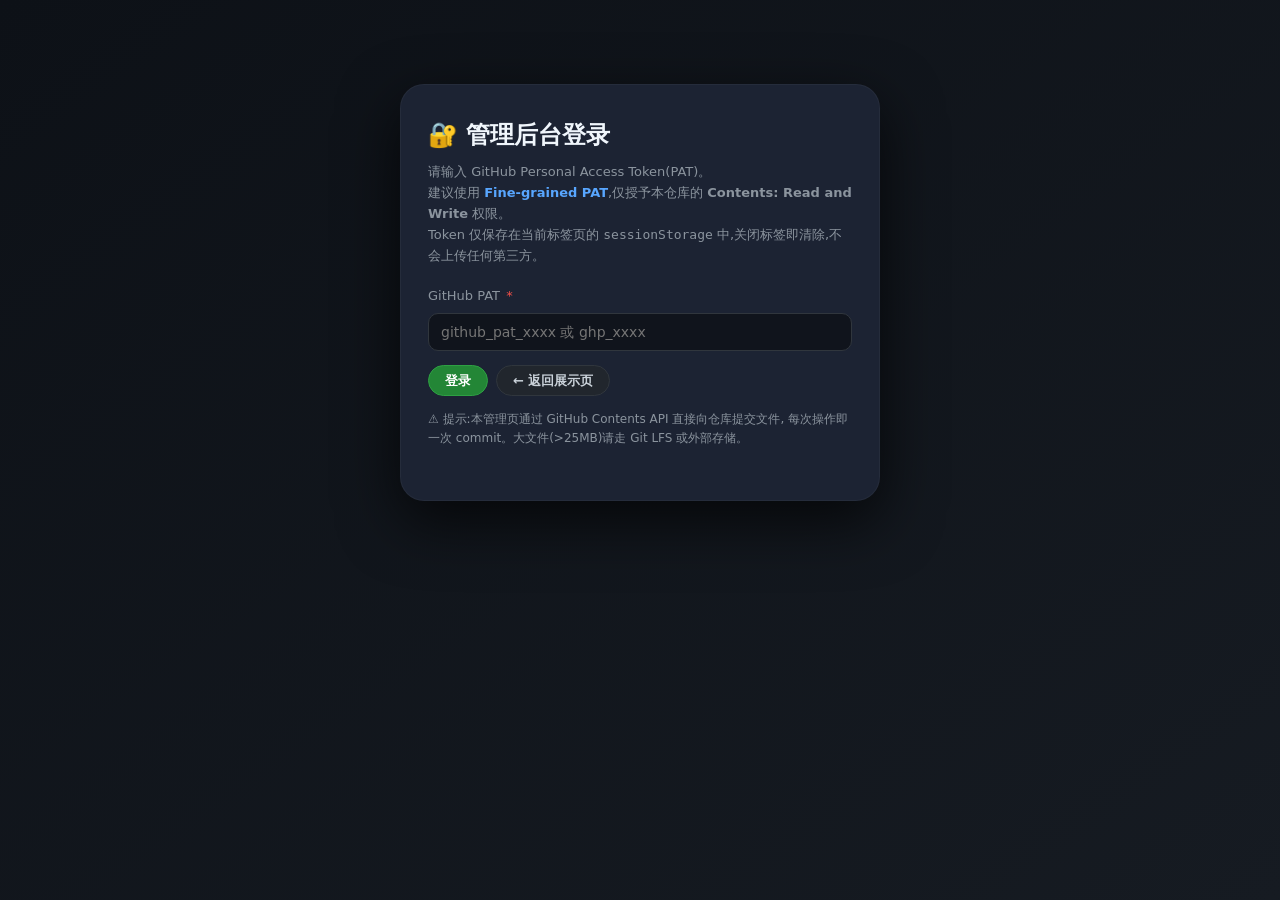
==== admin.html @ 9c999b34 "Add files via upload" ====
<!DOCTYPE html>
<html lang="zh-CN">
<head>
    <meta charset="UTF-8" />
    <meta name="viewport" content="width=device-width, initial-scale=1.0" />
    <title>管理后台 · user3055WEB</title>
    <meta name="robots" content="noindex,nofollow" />
    <link rel="stylesheet" href="assets/css/style.css" />
</head>
<body>

    <div class="admin-wrapper">

        <!-- ========== 登录卡片 ========== -->
        <section class="login-card" id="login-card">
            <h2>🔐 管理后台登录</h2>
            <p class="hint">
                请输入 GitHub Personal Access Token(PAT)。<br />
                建议使用 <strong style="color:var(--accent);">Fine-grained PAT</strong>,仅授予本仓库的
                <strong>Contents: Read and Write</strong> 权限。<br />
                Token 仅保存在当前标签页的 <code>sessionStorage</code> 中,关闭标签即清除,不会上传任何第三方。
            </p>
            <div class="form-group">
                <label>GitHub PAT <span class="required">*</span></label>
                <input type="password" id="pat-input" placeholder="github_pat_xxxx 或 ghp_xxxx" autocomplete="off" />
            </div>
            <div class="actions-bar">
                <button class="btn btn-primary" id="login-btn">登录</button>
                <a class="btn" href="index.html">← 返回展示页</a>
            </div>
            <p class="hint" style="margin-top:14px;font-size:12px;">
                ⚠️ 提示:本管理页通过 GitHub Contents API 直接向仓库提交文件,
                每次操作即一次 commit。大文件(>25MB)请走 Git LFS 或外部存储。
            </p>
        </section>

        <!-- ========== 已登录后的工作区 ========== -->
        <div id="workspace" style="display:none;">

            <header class="site-header" style="padding:16px 0;">
                <h1 class="brand">🛠️ <span class="accent">管理后台</span></h1>
                <p class="subtitle">已登录 · 仓库: <span id="repo-info"></span></p>
                <div class="actions-bar" style="justify-content:center;margin-top:12px;">
                    <a class="btn" href="index.html" target="_blank">↗ 查看展示页</a>
                    <button class="btn btn-danger" id="logout-btn">退出登录</button>
                </div>
            </header>

            <!-- 模块切换 -->
            <nav class="admin-nav">
                <button class="btn active" data-tab="projects">📦 工程资源</button>
                <button class="btn" data-tab="games">🎮 游戏进度</button>
                <button class="btn" data-tab="diaries">📝 个人日记</button>
            </nav>

            <!-- ============== 工程资源模块 ============== -->
            <section class="module" id="tab-projects">
                <h3>📦 新增 / 编辑工程资源</h3>
                <form id="form-project">
                    <input type="hidden" id="proj-id" />
                    <div class="form-row">
                        <div class="form-group">
                            <label>工程名称 <span class="required">*</span></label>
                            <input type="text" id="proj-name" required maxlength="80" placeholder="例:机械臂控制程序" />
                        </div>
                        <div class="form-group">
                            <label>标签(逗号分隔)</label>
                            <input type="text" id="proj-tags" placeholder="例:Python, MuJoCo" />
                        </div>
                    </div>
                    <div class="form-group">
                        <label>简介</label>
                        <textarea id="proj-desc" maxlength="500" placeholder="一句话介绍这个工程..."></textarea>
                    </div>
                    <div class="form-group">
                        <label>压缩包文件(.zip / .rar / .7z 等)</label>
                        <input type="file" id="proj-file" />
                        <p class="hint" style="font-size:12px;margin-top:4px;">
                            留空则不更新压缩包;编辑模式下留空会保留原文件。
                        </p>
                    </div>
                    <div class="actions-bar">
                        <button type="submit" class="btn btn-primary" id="proj-submit">保存</button>
                        <button type="button" class="btn" id="proj-reset">清空</button>
                    </div>
                </form>

                <h3 style="margin-top:24px;">已发布工程</h3>
                <div id="admin-list-projects">
                    <div class="loading">加载中</div>
                </div>
            </section>

            <!-- ============== 游戏进度模块 ============== -->
            <section class="module" id="tab-games" style="display:none;">
                <h3>🎮 新增 / 编辑游戏项目</h3>
                <form id="form-game">
                    <input type="hidden" id="game-id" />
                    <div class="form-row">
                        <div class="form-group">
                            <label>游戏名称 <span class="required">*</span></label>
                            <input type="text" id="game-name" required maxlength="80" placeholder="例:像素冒险" />
                        </div>
                        <div class="form-group">
                            <label>开发进度 (%) <span class="required">*</span></label>
                            <input type="number" id="game-progress" min="0" max="100" required value="0" />
                        </div>
                    </div>
                    <div class="form-group">
                        <label>开发进度说明</label>
                        <textarea id="game-desc" maxlength="500" placeholder="当前阶段、待办、里程碑..."></textarea>
                    </div>
                    <div class="form-group">
                        <label>备份压缩包</label>
                        <input type="file" id="game-file" />
                    </div>
                    <div class="actions-bar">
                        <button type="submit" class="btn btn-primary" id="game-submit">保存</button>
                        <button type="button" class="btn" id="game-reset">清空</button>
                    </div>
                </form>

                <h3 style="margin-top:24px;">已发布游戏</h3>
                <div id="admin-list-games">
                    <div class="loading">加载中</div>
                </div>
            </section>

            <!-- ============== 个人日记模块 ============== -->
            <section class="module" id="tab-diaries" style="display:none;">
                <h3>📝 新增 / 编辑日记</h3>
                <form id="form-diary">
                    <input type="hidden" id="diary-id" />
                    <input type="hidden" id="diary-old-path" />
                    <div class="form-row">
                        <div class="form-group">
                            <label>日记标题 <span class="required">*</span></label>
                            <input type="text" id="diary-title" required maxlength="100" placeholder="例:今天完成了一个 demo" />
                        </div>
                        <div class="form-group">
                            <label>日期 <span class="required">*</span></label>
                            <input type="date" id="diary-date" required />
                        </div>
                    </div>
                    <div class="form-group">
                        <label>摘要(展示页列表显示)</label>
                        <input type="text" id="diary-summary" maxlength="200" placeholder="一句话摘要..." />
                    </div>
                    <div class="form-group">
                        <label>方式一:直接编写 Markdown 内容</label>
                        <textarea id="diary-content" placeholder="# 标题&#10;&#10;在这里写你的日记..." style="min-height:160px;"></textarea>
                    </div>
                    <div class="form-group">
                        <label>方式二:上传 .md 文件(优先于方式一)</label>
                        <input type="file" id="diary-file" accept=".md,.markdown,.txt" />
                    </div>
                    <div class="actions-bar">
                        <button type="submit" class="btn btn-primary" id="diary-submit">保存</button>
                        <button type="button" class="btn" id="diary-reset">清空</button>
                    </div>
                </form>

                <h3 style="margin-top:24px;">已发布日记</h3>
                <div id="admin-list-diaries">
                    <div class="loading">加载中</div>
                </div>
            </section>

        </div>
    </div>

    <div class="toast-container" id="toast-container"></div>

    <script src="assets/js/config.js"></script>
    <script src="assets/js/api.js"></script>
    <script src="assets/js/pages/admin.js"></script>

</body>
</html>
---- assets/css/style.css ----
/* ==========================================================================
   全局重置 & 基础变量
   ========================================================================== */
* {
    margin: 0;
    padding: 0;
    box-sizing: border-box;
}

:root {
    --bg-gradient-start: #0d1117;
    --bg-gradient-end: #161b22;
    --card-bg: #1c2333;
    --card-bg-soft: #0d1117cc;
    --border-color: #30363d;
    --border-hover: #58a6ff66;
    --text-primary: #f0f6fc;
    --text-secondary: #c9d1d9;
    --text-muted: #8b949e;
    --accent: #58a6ff;
    --accent-hover: #79c0ff;
    --success: #3fb950;
    --success-bg: #2ea0431a;
    --success-border: #2ea04340;
    --danger: #f85149;
    --danger-bg: #f851491a;
    --danger-border: #f8514940;
    --warning: #d29922;
    --radius-lg: 24px;
    --radius-md: 16px;
    --radius-sm: 10px;
    --shadow-card: 0 20px 60px rgba(0, 0, 0, 0.7), 0 0 0 1px rgba(255, 255, 255, 0.04) inset;
    --transition: 0.25s ease;
}

html, body {
    min-height: 100vh;
}

body {
    font-family: 'Segoe UI', 'PingFang SC', Roboto, system-ui, -apple-system, sans-serif;
    color: var(--text-primary);
    background: linear-gradient(145deg, var(--bg-gradient-start) 0%, var(--bg-gradient-end) 100%);
    line-height: 1.6;
    padding: 24px 16px;
}

a {
    color: var(--accent);
    text-decoration: none;
    transition: color var(--transition);
}
a:hover {
    color: var(--accent-hover);
    text-decoration: underline;
}

/* ==========================================================================
   容器 & 头部
   ========================================================================== */
.container {
    max-width: 1200px;
    margin: 0 auto;
}

.site-header {
    text-align: center;
    padding: 32px 16px 24px;
    margin-bottom: 24px;
}

.site-header .brand {
    display: inline-flex;
    align-items: center;
    gap: 12px;
    font-size: 32px;
    font-weight: 700;
    letter-spacing: -0.5px;
    color: var(--text-primary);
}

.site-header .brand .accent {
    color: var(--accent);
}

.site-header .status-badge {
    display: inline-flex;
    align-items: center;
    gap: 8px;
    background: var(--success-bg);
    padding: 6px 18px 6px 14px;
    border-radius: 100px;
    border: 1px solid var(--success-border);
    color: var(--success);
    font-size: 13px;
    font-weight: 600;
    margin-bottom: 16px;
}

.status-dot {
    display: inline-block;
    width: 8px;
    height: 8px;
    background: var(--success);
    border-radius: 50%;
    animation: pulse-dot 2s ease-in-out infinite;
    box-shadow: 0 0 8px var(--success);
}

@keyframes pulse-dot {
    0%, 100% { opacity: 1; transform: scale(1); }
    50% { opacity: 0.6; transform: scale(0.85); }
}

.site-header .subtitle {
    color: var(--text-muted);
    font-size: 15px;
    margin-top: 8px;
}

/* ==========================================================================
   主体三栏布局
   ========================================================================== */
.main-grid {
    display: grid;
    grid-template-columns: repeat(3, 1fr);
    gap: 20px;
    margin-bottom: 32px;
}

.panel {
    background: var(--card-bg);
    border-radius: var(--radius-lg);
    padding: 24px 20px;
    box-shadow: var(--shadow-card);
    transition: transform var(--transition), box-shadow 0.3s ease;
    display: flex;
    flex-direction: column;
}

.panel:hover {
    transform: translateY(-4px);
    box-shadow: 0 28px 80px rgba(0, 0, 0, 0.8), 0 0 0 1px rgba(255, 255, 255, 0.07) inset;
}

.panel-header {
    display: flex;
    align-items: center;
    justify-content: space-between;
    margin-bottom: 16px;
    padding-bottom: 12px;
    border-bottom: 1px solid var(--border-color);
}

.panel-title {
    font-size: 18px;
    font-weight: 700;
    color: var(--text-primary);
    display: flex;
    align-items: center;
    gap: 8px;
}

.panel-title .emoji {
    font-size: 20px;
}

.panel-count {
    background: var(--card-bg-soft);
    color: var(--text-muted);
    padding: 2px 10px;
    border-radius: 100px;
    font-size: 12px;
    border: 1px solid var(--border-color);
}

.panel-body {
    flex: 1;
    min-height: 200px;
}

/* ==========================================================================
   卡片项(工程/游戏/日记条目)
   ========================================================================== */
.item-card {
    background: var(--card-bg-soft);
    border: 1px solid var(--border-color);
    border-radius: var(--radius-md);
    padding: 14px 16px;
    margin-bottom: 12px;
    transition: border-color var(--transition), transform var(--transition);
}
.item-card:last-child { margin-bottom: 0; }
.item-card:hover {
    border-color: var(--border-hover);
    transform: translateX(2px);
}

.item-title {
    font-size: 15px;
    font-weight: 600;
    color: var(--text-primary);
    margin-bottom: 6px;
    word-break: break-word;
}

.item-desc {
    font-size: 13px;
    color: var(--text-secondary);
    line-height: 1.5;
    margin-bottom: 10px;
    display: -webkit-box;
    -webkit-line-clamp: 3;
    -webkit-box-orient: vertical;
    overflow: hidden;
}

.item-meta {
    display: flex;
    flex-wrap: wrap;
    gap: 8px 12px;
    font-size: 12px;
    color: var(--text-muted);
    align-items: center;
}

.item-meta .tag {
    background: var(--bg-gradient-start);
    border: 1px solid var(--border-color);
    padding: 2px 8px;
    border-radius: 6px;
}

/* 进度条 */
.progress {
    margin: 8px 0;
    height: 8px;
    background: var(--bg-gradient-start);
    border-radius: 100px;
    overflow: hidden;
    border: 1px solid var(--border-color);
}
.progress-bar {
    height: 100%;
    background: linear-gradient(90deg, #2ea043, #3fb950);
    border-radius: 100px;
    transition: width 0.6s ease;
}
.progress-text {
    font-size: 12px;
    color: var(--text-muted);
    display: flex;
    justify-content: space-between;
}

/* ==========================================================================
   按钮
   ========================================================================== */
.btn {
    display: inline-flex;
    align-items: center;
    gap: 6px;
    padding: 8px 16px;
    border-radius: 100px;
    font-weight: 600;
    font-size: 13px;
    border: 1px solid var(--border-color);
    cursor: pointer;
    transition: all var(--transition);
    background: #21262d;
    color: var(--text-secondary);
    text-decoration: none;
    line-height: 1;
}
.btn:hover {
    background: #30363d;
    border-color: var(--border-hover);
    color: var(--text-primary);
    text-decoration: none;
    transform: scale(1.02);
}
.btn:active { transform: scale(0.96); }
.btn-primary {
    background: #238636;
    border-color: #2ea043;
    color: #fff;
}
.btn-primary:hover {
    background: #2ea043;
    border-color: #3fb950;
    color: #fff;
}
.btn-danger {
    background: #da3633;
    border-color: #f85149;
    color: #fff;
}
.btn-danger:hover {
    background: #f85149;
    border-color: #ff7b72;
    color: #fff;
}
.btn-sm {
    padding: 5px 12px;
    font-size: 12px;
}
.btn-block {
    width: 100%;
    justify-content: center;
}

/* ==========================================================================
   页脚
   ========================================================================== */
.site-footer {
    background: var(--card-bg);
    border-radius: var(--radius-lg);
    padding: 24px;
    box-shadow: var(--shadow-card);
    text-align: center;
    color: var(--text-muted);
    font-size: 14px;
}

.contact-list {
    display: flex;
    justify-content: center;
    flex-wrap: wrap;
    gap: 16px 28px;
    margin-bottom: 16px;
}

.contact-item {
    display: inline-flex;
    align-items: center;
    gap: 8px;
    color: var(--text-secondary);
    font-size: 14px;
}

.contact-item .label {
    color: var(--text-muted);
    font-size: 12px;
    text-transform: uppercase;
    letter-spacing: 0.5px;
}

.contact-item a {
    color: var(--accent);
    font-weight: 500;
}

.copy-btn {
    background: none;
    border: none;
    color: var(--text-muted);
    cursor: pointer;
    padding: 2px 6px;
    font-size: 12px;
    border-radius: 4px;
    transition: all var(--transition);
}
.copy-btn:hover {
    color: var(--accent);
    background: var(--card-bg-soft);
}

.footer-copy {
    border-top: 1px solid var(--border-color);
    padding-top: 14px;
    font-size: 13px;
}

/* ==========================================================================
   管理页专用样式
   ========================================================================== */
.admin-wrapper {
    max-width: 960px;
    margin: 0 auto;
}

.login-card {
    max-width: 480px;
    margin: 60px auto;
    background: var(--card-bg);
    border-radius: var(--radius-lg);
    padding: 32px 28px;
    box-shadow: var(--shadow-card);
}

.login-card h2 {
    margin-bottom: 8px;
    color: var(--text-primary);
}

.login-card .hint {
    color: var(--text-muted);
    font-size: 13px;
    margin-bottom: 20px;
}

.admin-nav {
    display: flex;
    gap: 8px;
    margin-bottom: 20px;
    flex-wrap: wrap;
}
.admin-nav .btn {
    background: #21262d;
}
.admin-nav .btn.active {
    background: var(--accent);
    border-color: var(--accent);
    color: #fff;
}

.module {
    background: var(--card-bg);
    border-radius: var(--radius-lg);
    padding: 24px;
    box-shadow: var(--shadow-card);
    margin-bottom: 20px;
}

.module h3 {
    color: var(--text-primary);
    margin-bottom: 16px;
    padding-bottom: 10px;
    border-bottom: 1px solid var(--border-color);
    display: flex;
    align-items: center;
    gap: 8px;
}

.form-group {
    margin-bottom: 14px;
}
.form-group label {
    display: block;
    font-size: 13px;
    color: var(--text-muted);
    margin-bottom: 6px;
    font-weight: 500;
}
.form-group label .required {
    color: var(--danger);
    margin-left: 2px;
}

input[type="text"],
input[type="email"],
input[type="password"],
input[type="number"],
input[type="date"],
textarea,
select {
    width: 100%;
    background: var(--card-bg-soft);
    border: 1px solid var(--border-color);
    border-radius: var(--radius-sm);
    padding: 10px 12px;
    color: var(--text-primary);
    font-size: 14px;
    font-family: inherit;
    transition: border-color var(--transition);
}
input:focus,
textarea:focus,
select:focus {
    outline: none;
    border-color: var(--accent);
    box-shadow: 0 0 0 3px rgba(88, 166, 255, 0.15);
}
textarea {
    min-height: 90px;
    resize: vertical;
    line-height: 1.5;
}

input[type="file"] {
    width: 100%;
    color: var(--text-secondary);
    font-size: 13px;
    padding: 8px;
    border: 1px dashed var(--border-color);
    border-radius: var(--radius-sm);
    background: var(--card-bg-soft);
}

.form-row {
    display: grid;
    grid-template-columns: 1fr 1fr;
    gap: 12px;
}

.actions-bar {
    display: flex;
    gap: 8px;
    margin-top: 8px;
    flex-wrap: wrap;
}

/* 管理列表中的条目 */
.admin-item {
    background: var(--card-bg-soft);
    border: 1px solid var(--border-color);
    border-radius: var(--radius-md);
    padding: 12px 14px;
    margin-bottom: 10px;
    display: flex;
    justify-content: space-between;
    align-items: flex-start;
    gap: 12px;
}
.admin-item .info {
    flex: 1;
    min-width: 0;
}
.admin-item .info .title {
    font-weight: 600;
    color: var(--text-primary);
    font-size: 14px;
    word-break: break-word;
}
.admin-item .info .meta {
    font-size: 12px;
    color: var(--text-muted);
    margin-top: 4px;
}

/* ==========================================================================
   通知 Toast
   ========================================================================== */
.toast-container {
    position: fixed;
    top: 20px;
    right: 20px;
    z-index: 9999;
    display: flex;
    flex-direction: column;
    gap: 10px;
    max-width: 360px;
}
.toast {
    background: var(--card-bg);
    border: 1px solid var(--border-color);
    border-left: 4px solid var(--accent);
    border-radius: var(--radius-sm);
    padding: 12px 16px;
    color: var(--text-primary);
    font-size: 14px;
    box-shadow: 0 8px 24px rgba(0, 0, 0, 0.5);
    animation: toast-in 0.3s ease;
}
.toast.success { border-left-color: var(--success); }
.toast.error { border-left-color: var(--danger); }
.toast.warning { border-left-color: var(--warning); }
.toast.removing { animation: toast-out 0.3s ease forwards; }

@keyframes toast-in {
    from { opacity: 0; transform: translateX(20px); }
    to { opacity: 1; transform: translateX(0); }
}
@keyframes toast-out {
    from { opacity: 1; transform: translateX(0); }
    to { opacity: 0; transform: translateX(20px); }
}

/* ==========================================================================
   Markdown 渲染区(日记详情)
   ========================================================================== */
.markdown-body {
    color: var(--text-secondary);
    font-size: 14px;
    line-height: 1.7;
}
.markdown-body h1, .markdown-body h2, .markdown-body h3 {
    color: var(--text-primary);
    margin: 16px 0 8px;
}
.markdown-body h1 { font-size: 22px; }
.markdown-body h2 { font-size: 18px; }
.markdown-body h3 { font-size: 16px; }
.markdown-body p { margin: 8px 0; }
.markdown-body ul, .markdown-body ol { margin: 8px 0; padding-left: 24px; }
.markdown-body code {
    background: var(--bg-gradient-start);
    padding: 2px 6px;
    border-radius: 4px;
    font-size: 13px;
    color: var(--accent-hover);
}
.markdown-body pre {
    background: var(--bg-gradient-start);
    padding: 12px;
    border-radius: var(--radius-sm);
    overflow-x: auto;
    border: 1px solid var(--border-color);
    margin: 10px 0;
}
.markdown-body pre code {
    background: transparent;
    padding: 0;
    color: var(--text-secondary);
}
.markdown-body blockquote {
    border-left: 3px solid var(--accent);
    padding-left: 12px;
    color: var(--text-muted);
    margin: 10px 0;
}
.markdown-body a { color: var(--accent); }
.markdown-body img { max-width: 100%; border-radius: var(--radius-sm); }

/* 弹窗 */
.modal-mask {
    position: fixed;
    inset: 0;
    background: rgba(0, 0, 0, 0.7);
    z-index: 1000;
    display: flex;
    justify-content: center;
    align-items: center;
    padding: 20px;
    animation: fade-in 0.2s ease;
}
.modal {
    background: var(--card-bg);
    border-radius: var(--radius-lg);
    padding: 24px;
    max-width: 720px;
    width: 100%;
    max-height: 80vh;
    overflow-y: auto;
    box-shadow: var(--shadow-card);
}
.modal-header {
    display: flex;
    justify-content: space-between;
    align-items: center;
    margin-bottom: 16px;
    padding-bottom: 12px;
    border-bottom: 1px solid var(--border-color);
}
.modal-close {
    background: none;
    border: none;
    color: var(--text-muted);
    font-size: 24px;
    cursor: pointer;
    line-height: 1;
}
.modal-close:hover { color: var(--text-primary); }
@keyframes fade-in {
    from { opacity: 0; }
    to { opacity: 1; }
}

/* 空状态 */
.empty-state {
    text-align: center;
    color: var(--text-muted);
    padding: 32px 16px;
    font-size: 14px;
}
.empty-state .emoji {
    font-size: 36px;
    display: block;
    margin-bottom: 8px;
    opacity: 0.6;
}

/* 加载态 */
.loading {
    text-align: center;
    color: var(--text-muted);
    padding: 24px;
    font-size: 13px;
}
.loading::after {
    content: '';
    display: inline-block;
    width: 14px;
    height: 14px;
    border: 2px solid var(--border-color);
    border-top-color: var(--accent);
    border-radius: 50%;
    animation: spin 0.8s linear infinite;
    margin-left: 8px;
    vertical-align: middle;
}
@keyframes spin {
    to { transform: rotate(360deg); }
}

/* ==========================================================================
   响应式
   ========================================================================== */
@media (max-width: 900px) {
    .main-grid {
        grid-template-columns: 1fr;
    }
    .site-header .brand {
        font-size: 26px;
    }
}

@media (max-width: 600px) {
    body { padding: 12px 8px; }
    .panel { padding: 18px 14px; }
    .form-row { grid-template-columns: 1fr; }
    .site-header { padding: 20px 12px 16px; }
    .site-header .brand { font-size: 22px; }
    .contact-list { gap: 12px 20px; }
    .admin-item { flex-direction: column; }
}
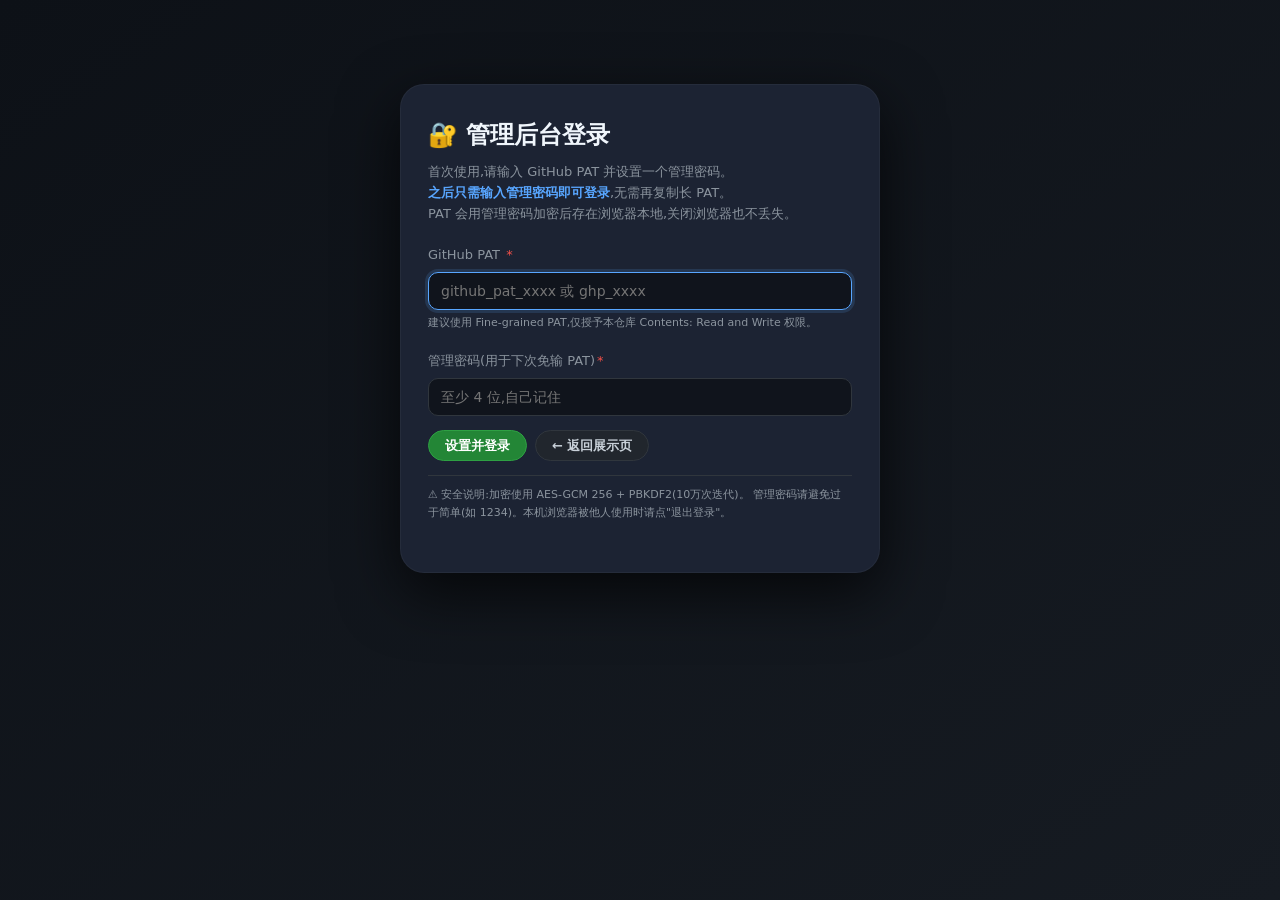
==== commit 0d29e4a7: "feat(admin): 添加密码解锁功能(PAT 加密存 localStorage,后续免输 PAT)+ 改进网络错误提示" ====
--- a/admin.html
+++ b/admin.html
@@ -14,23 +14,55 @@
         <!-- ========== 登录卡片 ========== -->
         <section class="login-card" id="login-card">
             <h2>🔐 管理后台登录</h2>
-            <p class="hint">
-                请输入 GitHub Personal Access Token(PAT)。<br />
-                建议使用 <strong style="color:var(--accent);">Fine-grained PAT</strong>,仅授予本仓库的
-                <strong>Contents: Read and Write</strong> 权限。<br />
-                Token 仅保存在当前标签页的 <code>sessionStorage</code> 中,关闭标签即清除,不会上传任何第三方。
-            </p>
-            <div class="form-group">
-                <label>GitHub PAT <span class="required">*</span></label>
-                <input type="password" id="pat-input" placeholder="github_pat_xxxx 或 ghp_xxxx" autocomplete="off" />
+
+            <!-- 模式 1: 首次设置(输入 PAT + 设置管理密码) -->
+            <div id="setup-mode">
+                <p class="hint">
+                    首次使用,请输入 GitHub PAT 并设置一个管理密码。<br />
+                    <strong style="color:var(--accent);">之后只需输入管理密码即可登录</strong>,无需再复制长 PAT。<br />
+                    PAT 会用管理密码加密后存在浏览器本地,关闭浏览器也不丢失。
+                </p>
+                <div class="form-group">
+                    <label>GitHub PAT <span class="required">*</span></label>
+                    <input type="password" id="pat-input" placeholder="github_pat_xxxx 或 ghp_xxxx" autocomplete="off" />
+                    <p class="hint" style="font-size:11px;margin-top:4px;">
+                        建议使用 Fine-grained PAT,仅授予本仓库 Contents: Read and Write 权限。
+                    </p>
+                </div>
+                <div class="form-group">
+                    <label>管理密码(用于下次免输 PAT)<span class="required">*</span></label>
+                    <input type="password" id="pwd-input" placeholder="至少 4 位,自己记住" autocomplete="off" />
+                </div>
+                <div class="actions-bar">
+                    <button class="btn btn-primary" id="setup-btn">设置并登录</button>
+                    <a class="btn" href="index.html">← 返回展示页</a>
+                </div>
             </div>
-            <div class="actions-bar">
-                <button class="btn btn-primary" id="login-btn">登录</button>
-                <a class="btn" href="index.html">← 返回展示页</a>
+
+            <!-- 模式 2: 解锁(只需管理密码) -->
+            <div id="unlock-mode" style="display:none;">
+                <p class="hint">
+                    ✅ 已保存加密凭据,输入管理密码即可解锁。<br />
+                    <span id="vault-info" style="font-size:11px;opacity:0.7;"></span>
+                </p>
+                <div class="form-group">
+                    <label>管理密码 <span class="required">*</span></label>
+                    <input type="password" id="unlock-pwd" placeholder="管理密码" autocomplete="off" />
+                </div>
+                <div class="actions-bar">
+                    <button class="btn btn-primary" id="unlock-btn">🔓 解锁</button>
+                    <a class="btn" href="index.html">← 返回展示页</a>
+                </div>
+                <p class="hint" style="margin-top:14px;font-size:12px;">
+                    <a href="#" id="reset-vault" style="color:var(--danger);">忘记密码?重置凭据</a>
+                    <span style="margin:0 8px;opacity:0.4;">·</span>
+                    <a href="#" id="re-pat" style="color:var(--warning);">更换 PAT(保留密码)</a>
+                </p>
             </div>
-            <p class="hint" style="margin-top:14px;font-size:12px;">
-                ⚠️ 提示:本管理页通过 GitHub Contents API 直接向仓库提交文件,
-                每次操作即一次 commit。大文件(>25MB)请走 Git LFS 或外部存储。
+
+            <p class="hint" style="margin-top:14px;font-size:11px;border-top:1px solid var(--border-color);padding-top:10px;">
+                ⚠️ 安全说明:加密使用 AES-GCM 256 + PBKDF2(10万次迭代)。
+                管理密码请避免过于简单(如 1234)。本机浏览器被他人使用时请点"退出登录"。
             </p>
         </section>
 
